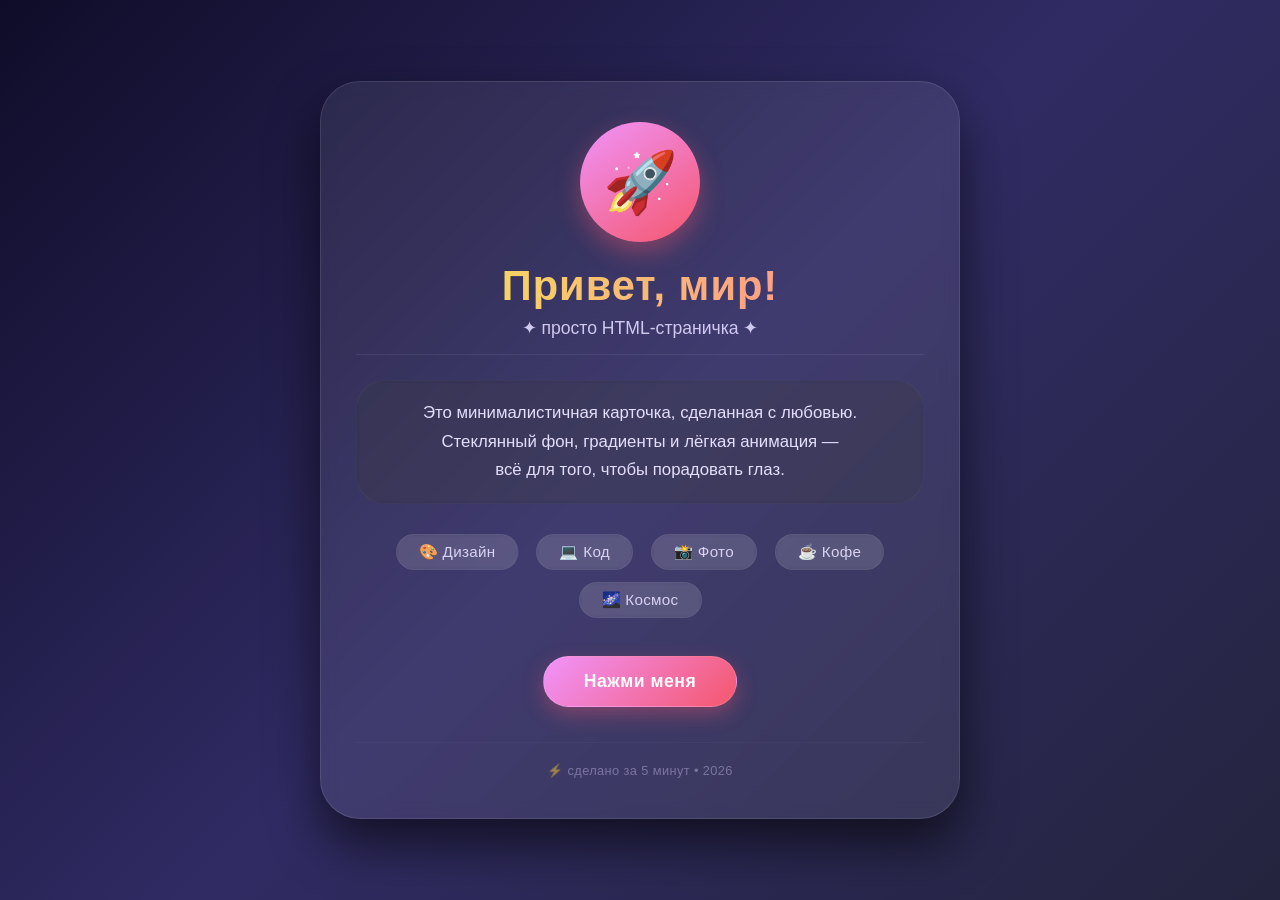
==== index.html @ 33b93468 "Первый коммит" ====
<!DOCTYPE html>
<html lang="ru">
<head>
    <meta charset="UTF-8">
    <meta name="viewport" content="width=device-width, initial-scale=1.0">
    <title>Привет, мир!</title>
    <style>
        /* Основные стили для всей страницы */
        * {
            margin: 0;
            padding: 0;
            box-sizing: border-box;
        }

        body {
            font-family: 'Segoe UI', Tahoma, Geneva, Verdana, sans-serif;
            background: linear-gradient(135deg, #0f0c29, #302b63, #24243e);
            min-height: 100vh;
            display: flex;
            justify-content: center;
            align-items: center;
            color: #fff;
            padding: 20px;
        }

        /* Карточка с контентом */
        .card {
            max-width: 640px;
            width: 100%;
            background: rgba(255, 255, 255, 0.08);
            backdrop-filter: blur(8px);
            -webkit-backdrop-filter: blur(8px);
            border-radius: 40px;
            padding: 40px 35px;
            box-shadow: 0 25px 50px rgba(0, 0, 0, 0.6);
            border: 1px solid rgba(255, 255, 255, 0.1);
            transition: transform 0.3s ease, box-shadow 0.3s ease;
            text-align: center;
        }

        .card:hover {
            transform: translateY(-6px);
            box-shadow: 0 35px 60px rgba(0, 0, 0, 0.8);
        }

        /* Аватарка (иконка) */
        .avatar {
            width: 120px;
            height: 120px;
            background: linear-gradient(145deg, #f093fb, #f5576c);
            border-radius: 50%;
            display: flex;
            justify-content: center;
            align-items: center;
            margin: 0 auto 20px;
            font-size: 60px;
            box-shadow: 0 10px 25px rgba(245, 87, 108, 0.4);
            user-select: none;
        }

        /* Заголовок */
        h1 {
            font-size: 2.6rem;
            font-weight: 700;
            letter-spacing: 1px;
            margin-bottom: 8px;
            background: linear-gradient(to right, #f6d365, #fda085);
            -webkit-background-clip: text;
            background-clip: text;
            color: transparent;
            display: inline-block;
        }

        .subhead {
            font-size: 1.1rem;
            font-weight: 300;
            color: #d0c9f0;
            margin-bottom: 25px;
            border-bottom: 1px solid rgba(255, 255, 255, 0.08);
            padding-bottom: 15px;
        }

        /* Текстовый блок */
        .description {
            font-size: 1.05rem;
            line-height: 1.7;
            color: #e4defa;
            margin-bottom: 30px;
            background: rgba(0, 0, 0, 0.2);
            padding: 18px 22px;
            border-radius: 28px;
            backdrop-filter: blur(2px);
            border: 1px solid rgba(255, 255, 255, 0.04);
        }

        /* Список интересов (чисто для красоты) */
        .interests {
            display: flex;
            flex-wrap: wrap;
            justify-content: center;
            gap: 12px 18px;
            list-style: none;
            margin: 25px 0 30px;
            padding: 0;
        }

        .interests li {
            background: rgba(255, 255, 255, 0.07);
            padding: 8px 22px;
            border-radius: 40px;
            font-size: 0.95rem;
            font-weight: 400;
            letter-spacing: 0.3px;
            border: 1px solid rgba(255, 255, 255, 0.05);
            backdrop-filter: blur(2px);
            color: #d9d2f2;
            transition: all 0.2s;
        }

        .interests li:hover {
            background: rgba(255, 255, 255, 0.15);
            transform: scale(1.03);
            border-color: #f6d365;
        }

        /* Кнопка */
        .btn {
            display: inline-block;
            background: linear-gradient(135deg, #f093fb, #f5576c);
            border: none;
            padding: 14px 40px;
            border-radius: 60px;
            font-size: 1.1rem;
            font-weight: 600;
            color: #fff;
            text-decoration: none;
            box-shadow: 0 8px 20px rgba(245, 87, 108, 0.35);
            transition: all 0.25s ease;
            letter-spacing: 0.5px;
            margin-top: 8px;
            border: 1px solid rgba(255, 255, 255, 0.15);
        }

        .btn:hover {
            transform: translateY(-3px) scale(1.02);
            box-shadow: 0 15px 30px rgba(245, 87, 108, 0.5);
            background: linear-gradient(135deg, #f7a1fc, #f6687a);
        }

        .btn:active {
            transform: scale(0.96);
        }

        /* Нижний колонтитул */
        .footer {
            margin-top: 35px;
            font-size: 0.8rem;
            opacity: 0.5;
            letter-spacing: 0.4px;
            color: #b8afdb;
            border-top: 1px solid rgba(255, 255, 255, 0.05);
            padding-top: 20px;
        }

        /* Адаптивность для телефонов */
        @media (max-width: 480px) {
            .card {
                padding: 30px 20px;
            }
            h1 {
                font-size: 2.2rem;
            }
            .avatar {
                width: 100px;
                height: 100px;
                font-size: 48px;
            }
            .interests li {
                padding: 6px 16px;
                font-size: 0.85rem;
            }
        }
    </style>
</head>
<body>
    <div class="card">
        <!-- Аватар / иконка -->
        <div class="avatar">
            🚀
        </div>

        <!-- Заголовок -->
        <h1>Привет, мир!</h1>
        <div class="subhead">
            ✦  просто HTML-страничка  ✦
        </div>

        <!-- Описание -->
        <div class="description">
            Это минималистичная карточка, сделанная с любовью.<br>
            Стеклянный фон, градиенты и лёгкая анимация —<br>
            всё для того, чтобы порадовать глаз.
        </div>

        <!-- Список увлечений (можно поменять) -->
        <ul class="interests">
            <li>🎨 Дизайн</li>
            <li>💻 Код</li>
            <li>📸 Фото</li>
            <li>☕ Кофе</li>
            <li>🌌 Космос</li>
        </ul>

        <!-- Кнопка с ссылкой -->
        <a href="#" class="btn" onclick="alert('Спасибо, что нажали! 😊'); return false;">
            Нажми меня
        </a>

        <!-- Футер -->
        <div class="footer">
            ⚡ сделано за 5 минут • 2026
        </div>
    </div>
</body>
</html>
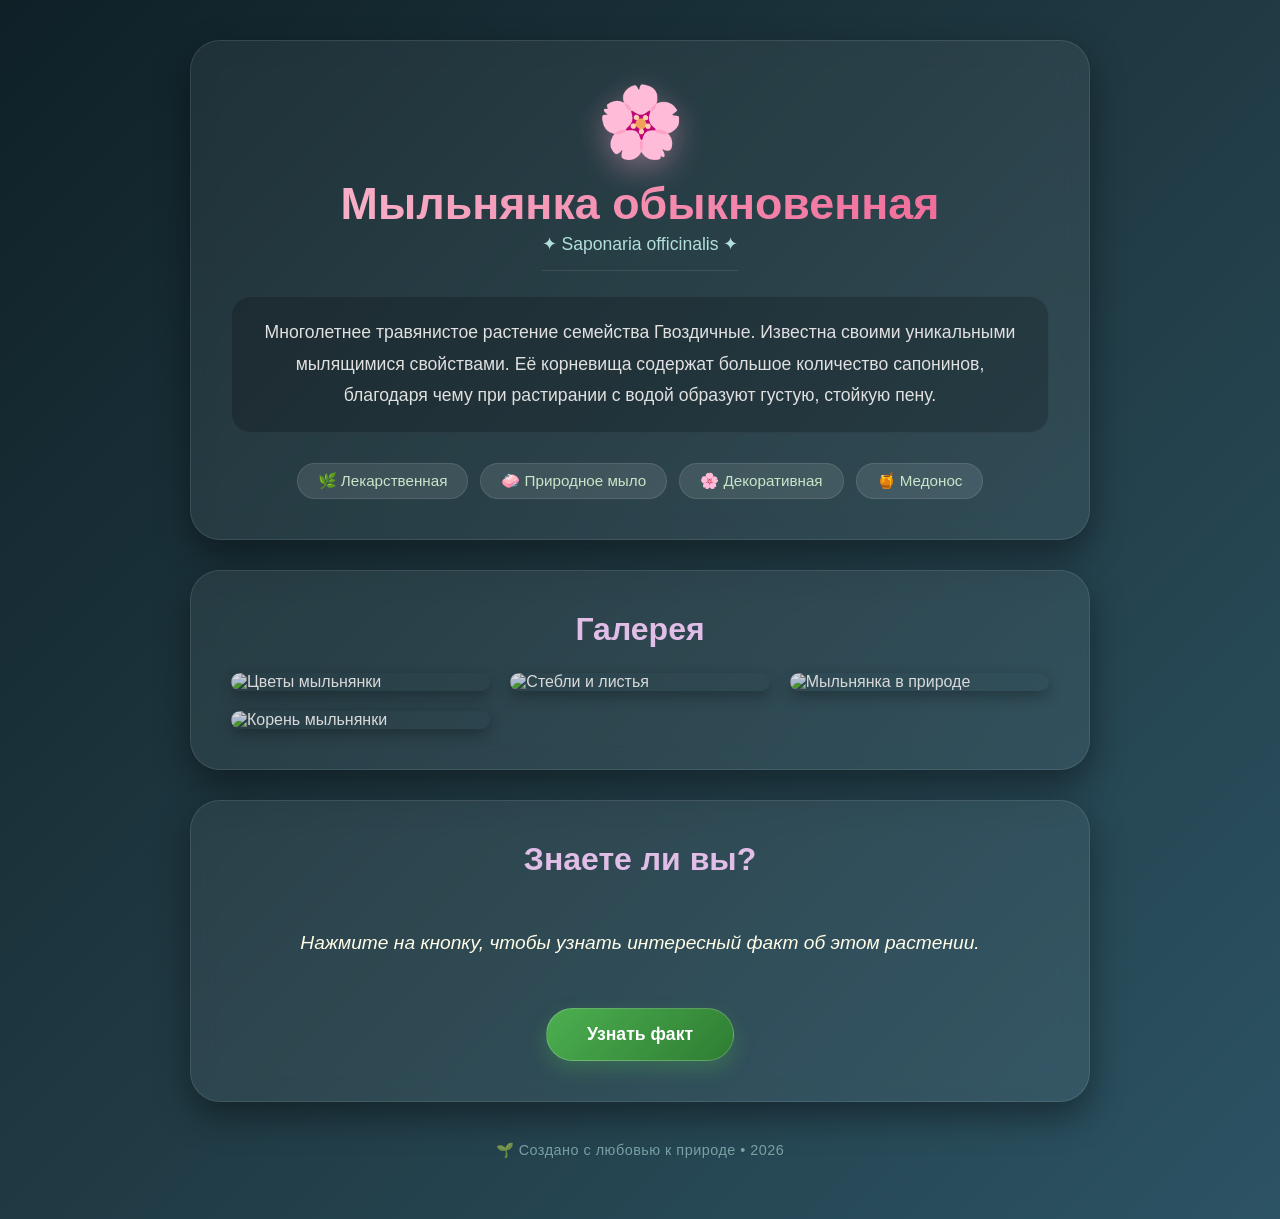
==== commit 6a3a09f4: "Изменила тематику и вид сайта, разделила модули." ====
--- a/index.html
+++ b/index.html
@@ -3,223 +3,73 @@
 <head>
     <meta charset="UTF-8">
     <meta name="viewport" content="width=device-width, initial-scale=1.0">
-    <title>Привет, мир!</title>
-    <style>
-        /* Основные стили для всей страницы */
-        * {
-            margin: 0;
-            padding: 0;
-            box-sizing: border-box;
-        }
-
-        body {
-            font-family: 'Segoe UI', Tahoma, Geneva, Verdana, sans-serif;
-            background: linear-gradient(135deg, #0f0c29, #302b63, #24243e);
-            min-height: 100vh;
-            display: flex;
-            justify-content: center;
-            align-items: center;
-            color: #fff;
-            padding: 20px;
-        }
-
-        /* Карточка с контентом */
-        .card {
-            max-width: 640px;
-            width: 100%;
-            background: rgba(255, 255, 255, 0.08);
-            backdrop-filter: blur(8px);
-            -webkit-backdrop-filter: blur(8px);
-            border-radius: 40px;
-            padding: 40px 35px;
-            box-shadow: 0 25px 50px rgba(0, 0, 0, 0.6);
-            border: 1px solid rgba(255, 255, 255, 0.1);
-            transition: transform 0.3s ease, box-shadow 0.3s ease;
-            text-align: center;
-        }
-
-        .card:hover {
-            transform: translateY(-6px);
-            box-shadow: 0 35px 60px rgba(0, 0, 0, 0.8);
-        }
-
-        /* Аватарка (иконка) */
-        .avatar {
-            width: 120px;
-            height: 120px;
-            background: linear-gradient(145deg, #f093fb, #f5576c);
-            border-radius: 50%;
-            display: flex;
-            justify-content: center;
-            align-items: center;
-            margin: 0 auto 20px;
-            font-size: 60px;
-            box-shadow: 0 10px 25px rgba(245, 87, 108, 0.4);
-            user-select: none;
-        }
-
-        /* Заголовок */
-        h1 {
-            font-size: 2.6rem;
-            font-weight: 700;
-            letter-spacing: 1px;
-            margin-bottom: 8px;
-            background: linear-gradient(to right, #f6d365, #fda085);
-            -webkit-background-clip: text;
-            background-clip: text;
-            color: transparent;
-            display: inline-block;
-        }
-
-        .subhead {
-            font-size: 1.1rem;
-            font-weight: 300;
-            color: #d0c9f0;
-            margin-bottom: 25px;
-            border-bottom: 1px solid rgba(255, 255, 255, 0.08);
-            padding-bottom: 15px;
-        }
-
-        /* Текстовый блок */
-        .description {
-            font-size: 1.05rem;
-            line-height: 1.7;
-            color: #e4defa;
-            margin-bottom: 30px;
-            background: rgba(0, 0, 0, 0.2);
-            padding: 18px 22px;
-            border-radius: 28px;
-            backdrop-filter: blur(2px);
-            border: 1px solid rgba(255, 255, 255, 0.04);
-        }
-
-        /* Список интересов (чисто для красоты) */
-        .interests {
-            display: flex;
-            flex-wrap: wrap;
-            justify-content: center;
-            gap: 12px 18px;
-            list-style: none;
-            margin: 25px 0 30px;
-            padding: 0;
-        }
-
-        .interests li {
-            background: rgba(255, 255, 255, 0.07);
-            padding: 8px 22px;
-            border-radius: 40px;
-            font-size: 0.95rem;
-            font-weight: 400;
-            letter-spacing: 0.3px;
-            border: 1px solid rgba(255, 255, 255, 0.05);
-            backdrop-filter: blur(2px);
-            color: #d9d2f2;
-            transition: all 0.2s;
-        }
-
-        .interests li:hover {
-            background: rgba(255, 255, 255, 0.15);
-            transform: scale(1.03);
-            border-color: #f6d365;
-        }
-
-        /* Кнопка */
-        .btn {
-            display: inline-block;
-            background: linear-gradient(135deg, #f093fb, #f5576c);
-            border: none;
-            padding: 14px 40px;
-            border-radius: 60px;
-            font-size: 1.1rem;
-            font-weight: 600;
-            color: #fff;
-            text-decoration: none;
-            box-shadow: 0 8px 20px rgba(245, 87, 108, 0.35);
-            transition: all 0.25s ease;
-            letter-spacing: 0.5px;
-            margin-top: 8px;
-            border: 1px solid rgba(255, 255, 255, 0.15);
-        }
-
-        .btn:hover {
-            transform: translateY(-3px) scale(1.02);
-            box-shadow: 0 15px 30px rgba(245, 87, 108, 0.5);
-            background: linear-gradient(135deg, #f7a1fc, #f6687a);
-        }
-
-        .btn:active {
-            transform: scale(0.96);
-        }
-
-        /* Нижний колонтитул */
-        .footer {
-            margin-top: 35px;
-            font-size: 0.8rem;
-            opacity: 0.5;
-            letter-spacing: 0.4px;
-            color: #b8afdb;
-            border-top: 1px solid rgba(255, 255, 255, 0.05);
-            padding-top: 20px;
-        }
-
-        /* Адаптивность для телефонов */
-        @media (max-width: 480px) {
-            .card {
-                padding: 30px 20px;
-            }
-            h1 {
-                font-size: 2.2rem;
-            }
-            .avatar {
-                width: 100px;
-                height: 100px;
-                font-size: 48px;
-            }
-            .interests li {
-                padding: 6px 16px;
-                font-size: 0.85rem;
-            }
-        }
-    </style>
+    <title>Мыльнянка обыкновенная | Saponaria officinalis</title>
+    <!-- Подключаем внешний файл стилей -->
+    <link rel="stylesheet" href="style.css">
 </head>
 <body>
-    <div class="card">
-        <!-- Аватар / иконка -->
-        <div class="avatar">
-            🚀
-        </div>
+    <div class="container">
+        <!-- Главная карточка -->
+        <header class="glass-panel main-card">
+            <div class="icon">🌸</div>
+            <h1>Мыльнянка обыкновенная</h1>
+            <div class="subhead">✦ Saponaria officinalis ✦</div>
+            
+            <p class="description">
+                Многолетнее травянистое растение семейства Гвоздичные. 
+                Известна своими уникальными мылящимися свойствами. Её корневища 
+                содержат большое количество сапонинов, благодаря чему при растирании с водой образуют густую, стойкую пену.
+            </p>
 
-        <!-- Заголовок -->
-        <h1>Привет, мир!</h1>
-        <div class="subhead">
-            ✦  просто HTML-страничка  ✦
-        </div>
+            <ul class="tags">
+                <li>🌿 Лекарственная</li>
+                <li>🧼 Природное мыло</li>
+                <li>🌸 Декоративная</li>
+                <li>🍯 Медонос</li>
+            </ul>
+        </header>
 
-        <!-- Описание -->
-        <div class="description">
-            Это минималистичная карточка, сделанная с любовью.<br>
-            Стеклянный фон, градиенты и лёгкая анимация —<br>
-            всё для того, чтобы порадовать глаз.
-        </div>
+        <!-- Секция с галереей -->
+        <section class="glass-panel gallery-section">
+            <h2>Галерея</h2>
+            <div class="gallery-grid">
+                <!-- Картинки взяты с сервиса заглушек для примера, 
+                     вы можете заменить их на реальные фото мыльнянки -->
+                <div class="gallery-item">
+                    <img src="https://picsum.photos/seed/saponaria1/400/300" alt="Цветы мыльнянки" class="gallery-img">
+                </div>
+                <div class="gallery-item">
+                    <img src="https://picsum.photos/seed/saponaria2/400/300" alt="Стебли и листья" class="gallery-img">
+                </div>
+                <div class="gallery-item">
+                    <img src="https://picsum.photos/seed/saponaria3/400/300" alt="Мыльнянка в природе" class="gallery-img">
+                </div>
+                <div class="gallery-item">
+                    <img src="https://picsum.photos/seed/saponaria4/400/300" alt="Корень мыльнянки" class="gallery-img">
+                </div>
+            </div>
+        </section>
 
-        <!-- Список увлечений (можно поменять) -->
-        <ul class="interests">
-            <li>🎨 Дизайн</li>
-            <li>💻 Код</li>
-            <li>📸 Фото</li>
-            <li>☕ Кофе</li>
-            <li>🌌 Космос</li>
-        </ul>
+        <!-- Интерактивная секция (работает через JS) -->
+        <section class="glass-panel interactive-section">
+            <h2>Знаете ли вы?</h2>
+            <p id="factDisplay">Нажмите на кнопку, чтобы узнать интересный факт об этом растении.</p>
+            <button id="factBtn" class="btn">Узнать факт</button>
+        </section>
 
-        <!-- Кнопка с ссылкой -->
-        <a href="#" class="btn" onclick="alert('Спасибо, что нажали! 😊'); return false;">
-            Нажми меня
-        </a>
+        <footer class="footer">
+            🌱 Создано с любовью к природе • 2026
+        </footer>
+    </div>
 
-        <!-- Футер -->
-        <div class="footer">
-            ⚡ сделано за 5 минут • 2026
-        </div>
+    <!-- Модальное окно для полноэкранного просмотра картинок -->
+    <div id="imageModal" class="modal">
+        <span class="close-modal">&times;</span>
+        <img class="modal-content" id="fullImage">
+        <div id="caption"></div>
     </div>
+
+    <!-- Подключаем внешний файл скриптов -->
+    <script src="script.js"></script>
 </body>
 </html>
--- a/style.css
+++ b/style.css
@@ -0,0 +1,272 @@
+/* Базовые сбросы */
+* {
+    margin: 0;
+    padding: 0;
+    box-sizing: border-box;
+}
+
+body {
+    font-family: 'Segoe UI', Tahoma, Geneva, Verdana, sans-serif;
+    /* Природный градиент фона: от темно-зеленого к ночному синему */
+    background: linear-gradient(135deg, #0f2027, #203a43, #2c5364);
+    min-height: 100vh;
+    color: #fff;
+    padding: 40px 20px;
+}
+
+.container {
+    max-width: 900px;
+    margin: 0 auto;
+    display: flex;
+    flex-direction: column;
+    gap: 30px;
+}
+
+/* Общие стили для стеклянных панелей */
+.glass-panel {
+    background: rgba(255, 255, 255, 0.06);
+    backdrop-filter: blur(12px);
+    -webkit-backdrop-filter: blur(12px);
+    border-radius: 30px;
+    padding: 40px;
+    box-shadow: 0 15px 35px rgba(0, 0, 0, 0.4);
+    border: 1px solid rgba(255, 255, 255, 0.1);
+    transition: transform 0.3s ease, box-shadow 0.3s ease;
+}
+
+.glass-panel:hover {
+    box-shadow: 0 20px 45px rgba(0, 0, 0, 0.6);
+}
+
+/* --- Главная карточка --- */
+.main-card {
+    text-align: center;
+}
+
+.icon {
+    font-size: 70px;
+    margin-bottom: 15px;
+    display: inline-block;
+    filter: drop-shadow(0 10px 15px rgba(245, 163, 199, 0.4));
+    user-select: none;
+    animation: float 4s ease-in-out infinite;
+}
+
+@keyframes float {
+    0% { transform: translateY(0px); }
+    50% { transform: translateY(-10px); }
+    100% { transform: translateY(0px); }
+}
+
+h1 {
+    font-size: 2.8rem;
+    font-weight: 700;
+    margin-bottom: 5px;
+    /* Текст цвета нежных лепестков */
+    background: linear-gradient(to right, #f8bbd0, #f06292);
+    -webkit-background-clip: text;
+    background-clip: text;
+    color: transparent;
+}
+
+h2 {
+    font-size: 2rem;
+    margin-bottom: 25px;
+    color: #e1bee7;
+    text-align: center;
+}
+
+.subhead {
+    font-size: 1.1rem;
+    font-weight: 300;
+    color: #b2dfdb;
+    margin-bottom: 25px;
+    border-bottom: 1px solid rgba(255, 255, 255, 0.1);
+    padding-bottom: 15px;
+    display: inline-block;
+}
+
+.description {
+    font-size: 1.1rem;
+    line-height: 1.8;
+    color: #e0e0e0;
+    margin-bottom: 30px;
+    background: rgba(0, 0, 0, 0.2);
+    padding: 20px 25px;
+    border-radius: 20px;
+    border: 1px solid rgba(255, 255, 255, 0.05);
+}
+
+.tags {
+    display: flex;
+    flex-wrap: wrap;
+    justify-content: center;
+    gap: 12px;
+    list-style: none;
+}
+
+.tags li {
+    background: rgba(255, 255, 255, 0.1);
+    padding: 8px 20px;
+    border-radius: 30px;
+    font-size: 0.95rem;
+    border: 1px solid rgba(255, 255, 255, 0.1);
+    color: #c8e6c9;
+    transition: all 0.3s;
+}
+
+.tags li:hover {
+    background: rgba(255, 255, 255, 0.2);
+    transform: scale(1.05);
+    border-color: #81c784;
+}
+
+/* --- Галерея --- */
+.gallery-grid {
+    display: grid;
+    grid-template-columns: repeat(auto-fit, minmax(200px, 1fr));
+    gap: 20px;
+}
+
+.gallery-item {
+    border-radius: 15px;
+    overflow: hidden;
+    cursor: pointer;
+    position: relative;
+    box-shadow: 0 5px 15px rgba(0,0,0,0.3);
+}
+
+.gallery-img {
+    width: 100%;
+    height: 100%;
+    object-fit: cover;
+    display: block;
+    transition: transform 0.4s ease, filter 0.4s ease;
+    filter: brightness(0.85);
+}
+
+.gallery-item:hover .gallery-img {
+    transform: scale(1.1);
+    filter: brightness(1.1);
+}
+
+/* --- Интерактивная секция --- */
+.interactive-section {
+    text-align: center;
+}
+
+#factDisplay {
+    font-size: 1.2rem;
+    font-style: italic;
+    min-height: 80px;
+    margin-bottom: 25px;
+    color: #fffde7;
+    display: flex;
+    align-items: center;
+    justify-content: center;
+}
+
+.btn {
+    background: linear-gradient(135deg, #4caf50, #2e7d32);
+    border: 1px solid rgba(255,255,255,0.2);
+    padding: 15px 40px;
+    border-radius: 50px;
+    font-size: 1.1rem;
+    font-weight: 600;
+    color: #fff;
+    cursor: pointer;
+    box-shadow: 0 8px 20px rgba(76, 175, 80, 0.3);
+    transition: all 0.3s ease;
+}
+
+.btn:hover {
+    transform: translateY(-3px) scale(1.02);
+    box-shadow: 0 12px 25px rgba(76, 175, 80, 0.5);
+    background: linear-gradient(135deg, #66bb6a, #388e3c);
+}
+
+.btn:active {
+    transform: scale(0.96);
+}
+
+/* --- Модальное окно (Lightbox) --- */
+.modal {
+    display: none; 
+    position: fixed; 
+    z-index: 1000; 
+    padding-top: 50px; 
+    left: 0;
+    top: 0;
+    width: 100%; 
+    height: 100%; 
+    background-color: rgba(0, 0, 0, 0.85); 
+    backdrop-filter: blur(5px);
+    opacity: 0;
+    transition: opacity 0.3s ease;
+}
+
+.modal.show {
+    opacity: 1;
+}
+
+.modal-content {
+    margin: auto;
+    display: block;
+    max-width: 80%;
+    max-height: 80vh;
+    border-radius: 10px;
+    box-shadow: 0 0 30px rgba(0,0,0,0.8);
+    transform: scale(0.8);
+    transition: transform 0.3s ease;
+}
+
+.modal.show .modal-content {
+    transform: scale(1);
+}
+
+#caption {
+    margin: auto;
+    display: block;
+    width: 80%;
+    max-width: 700px;
+    text-align: center;
+    color: #ccc;
+    padding: 15px 0;
+    font-size: 1.2rem;
+}
+
+.close-modal {
+    position: absolute;
+    top: 30px;
+    right: 45px;
+    color: #f1f1f1;
+    font-size: 40px;
+    font-weight: bold;
+    cursor: pointer;
+    transition: 0.3s;
+}
+
+.close-modal:hover,
+.close-modal:focus {
+    color: #f06292;
+    text-decoration: none;
+}
+
+/* Футер */
+.footer {
+    text-align: center;
+    font-size: 0.9rem;
+    opacity: 0.6;
+    letter-spacing: 0.5px;
+    color: #b2dfdb;
+    padding-top: 10px;
+    padding-bottom: 20px;
+}
+
+/* Адаптивность для мобильных */
+@media (max-width: 600px) {
+    h1 { font-size: 2.2rem; }
+    .glass-panel { padding: 30px 20px; }
+    .gallery-grid { grid-template-columns: 1fr 1fr; }
+    .modal-content { max-width: 95%; }
+}
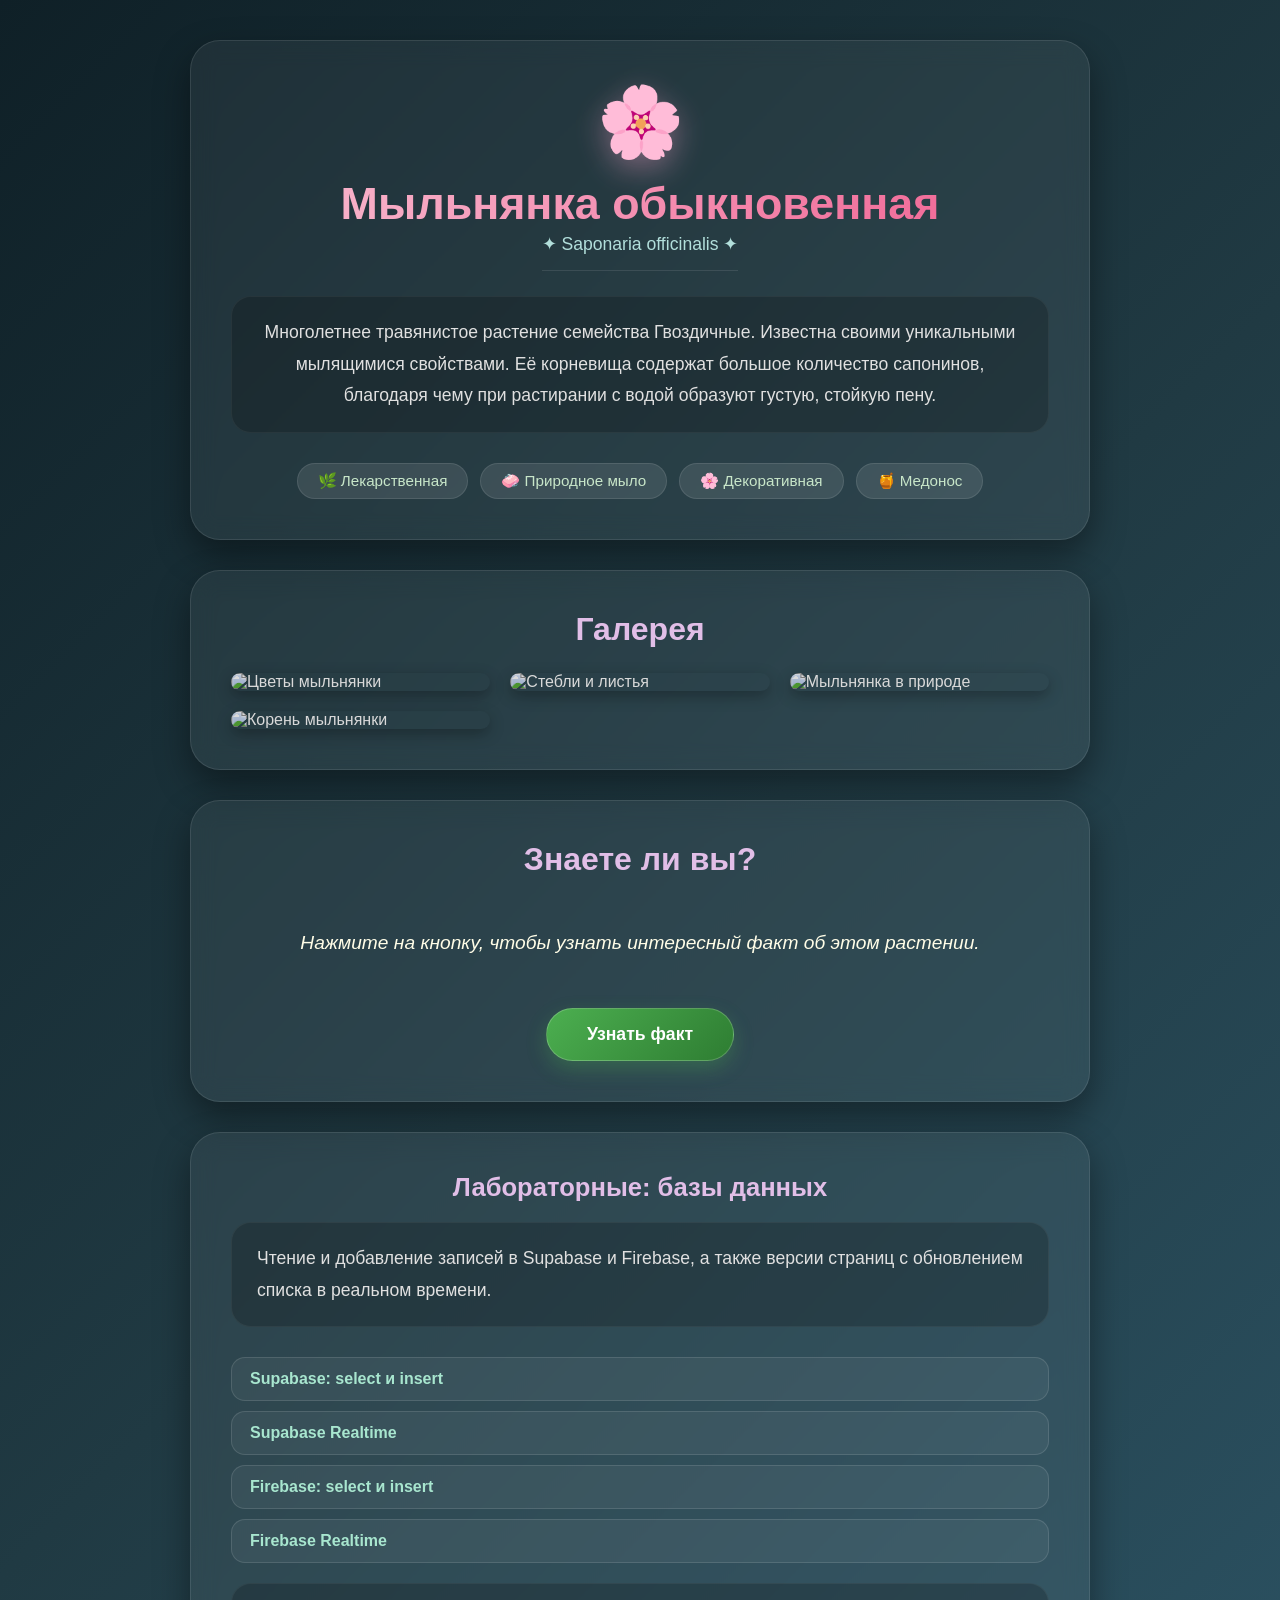
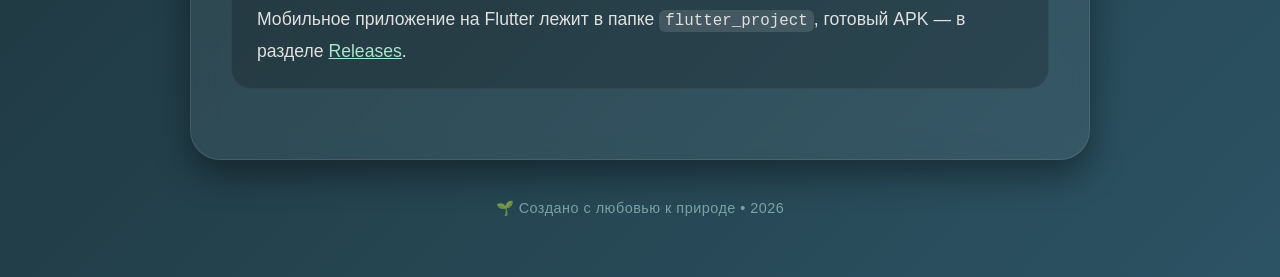
==== commit dbeb895d: "feat: add Flutter app, database demos, and APK release workflow" ====
--- a/index.html
+++ b/index.html
@@ -57,6 +57,26 @@
             <button id="factBtn" class="btn">Узнать факт</button>
         </section>
 
+        <!-- Лабораторные работы: Supabase и Firebase -->
+        <section class="glass-panel lab-section">
+            <h2>Лабораторные: базы данных</h2>
+            <p class="description">
+                Чтение и добавление записей в Supabase и Firebase, а также версии
+                страниц с обновлением списка в реальном времени.
+            </p>
+            <ul class="lab-links">
+                <li><a href="supabase.html">Supabase: select и insert</a></li>
+                <li><a href="supabase-realtime.html">Supabase Realtime</a></li>
+                <li><a href="firebase.html">Firebase: select и insert</a></li>
+                <li><a href="firebase-realtime.html">Firebase Realtime</a></li>
+            </ul>
+            <p class="description">
+                Мобильное приложение на Flutter лежит в папке
+                <code>flutter_project</code>, готовый APK — в разделе
+                <a href="https://github.com/iamkorobkovamaria/iamkorobkovamaria.github.io/releases">Releases</a>.
+            </p>
+        </section>
+
         <footer class="footer">
             🌱 Создано с любовью к природе • 2026
         </footer>
--- a/style.css
+++ b/style.css
@@ -269,4 +269,52 @@
     .glass-panel { padding: 30px 20px; }
     .gallery-grid { grid-template-columns: 1fr 1fr; }
     .modal-content { max-width: 95%; }
-}+}
+/* --- Секция лабораторных работ --- */
+.lab-section h2 {
+    margin-bottom: 20px;
+    font-size: 1.6rem;
+}
+
+.lab-links {
+    list-style: none;
+    margin: 20px 0;
+    display: grid;
+    gap: 10px;
+}
+
+.lab-links li {
+    padding: 12px 18px;
+    border-radius: 14px;
+    background: rgba(255, 255, 255, 0.05);
+    border: 1px solid rgba(255, 255, 255, 0.12);
+    transition: background 0.25s ease, transform 0.25s ease;
+}
+
+.lab-links li:hover {
+    background: rgba(255, 255, 255, 0.12);
+    transform: translateX(4px);
+}
+
+.lab-links a {
+    color: #a8e6cf;
+    text-decoration: none;
+    font-weight: 600;
+}
+
+.lab-links a:hover,
+.lab-links a:focus-visible {
+    color: #ffffff;
+    text-decoration: underline;
+}
+
+.lab-section .description a {
+    color: #a8e6cf;
+}
+
+.lab-section code {
+    background: rgba(255, 255, 255, 0.12);
+    padding: 2px 6px;
+    border-radius: 6px;
+    font-size: 0.9em;
+}
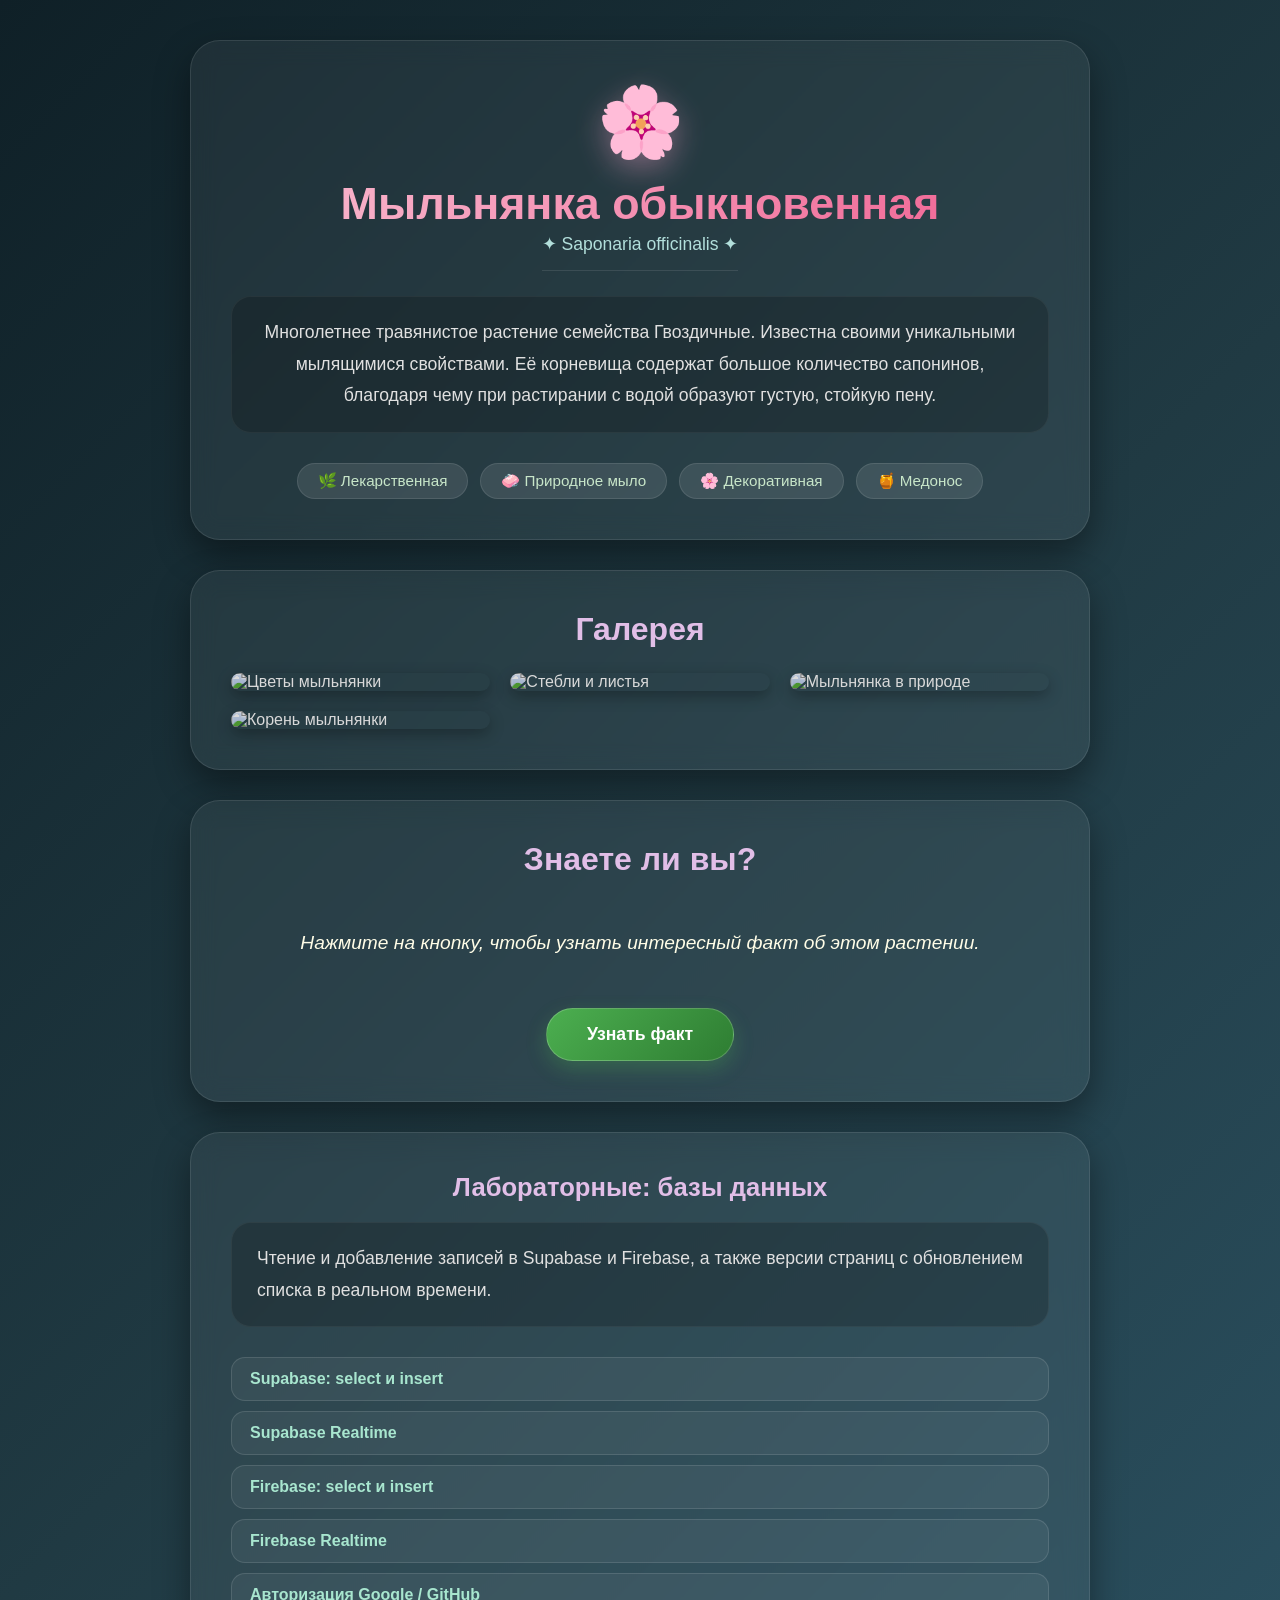
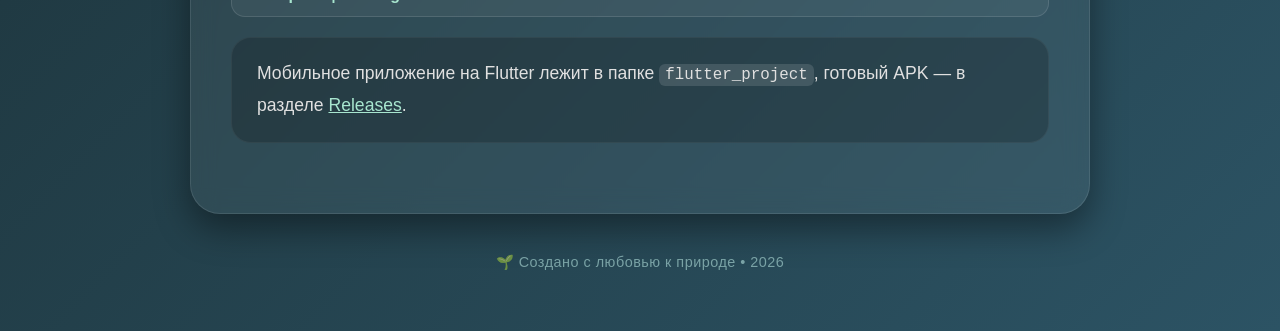
==== commit 51bf473a: "feat: add Google/GitHub auth with roles, sorting and deletion - auth.html: sign in via Google and Gi" ====
--- a/index.html
+++ b/index.html
@@ -69,6 +69,7 @@
                 <li><a href="supabase-realtime.html">Supabase Realtime</a></li>
                 <li><a href="firebase.html">Firebase: select и insert</a></li>
                 <li><a href="firebase-realtime.html">Firebase Realtime</a></li>
+                <li><a href="auth.html">Авторизация Google / GitHub</a></li>
             </ul>
             <p class="description">
                 Мобильное приложение на Flutter лежит в папке
